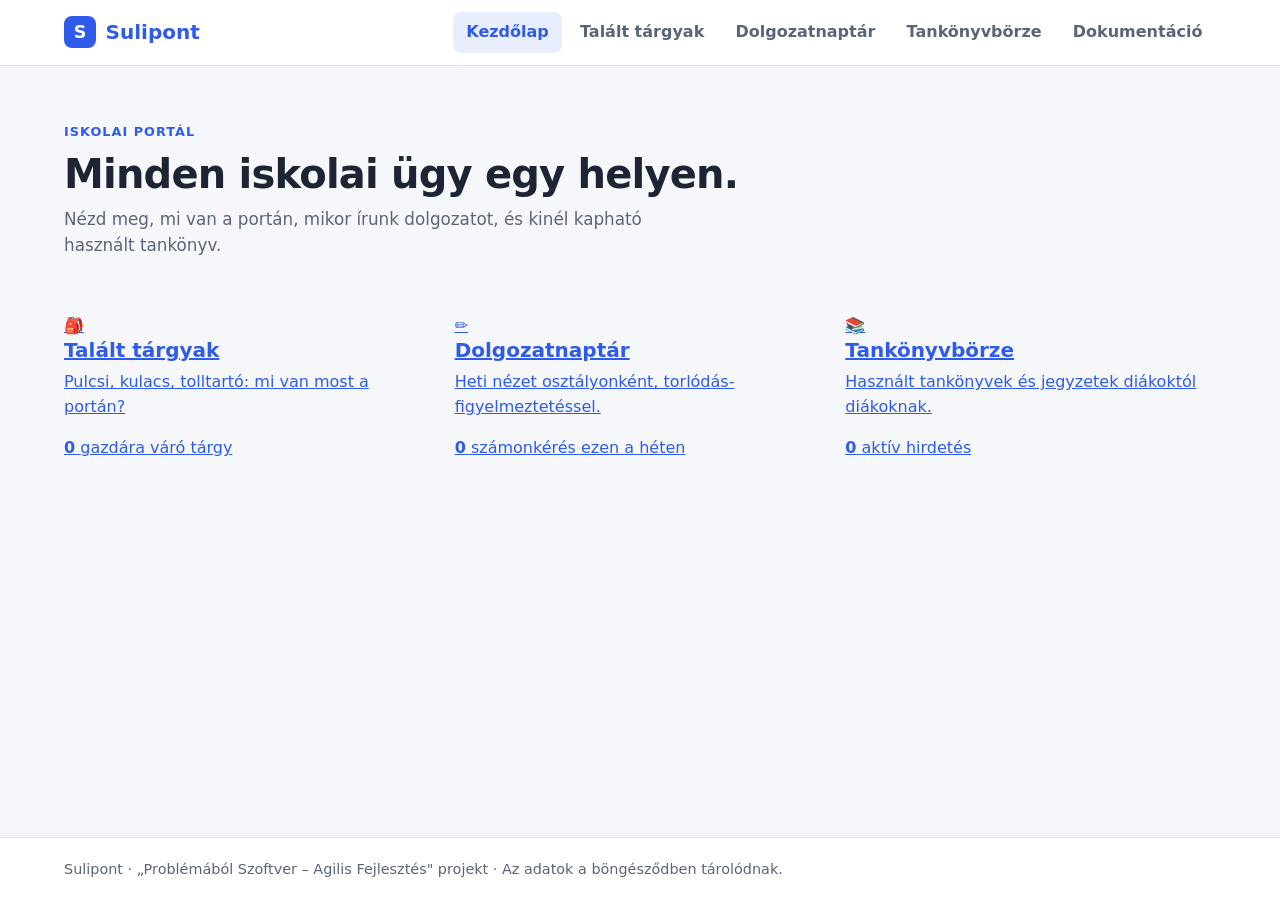
==== index.html @ 863c99ae "feat: talált tárgyak lista fotós kártyákkal, szűréssel és törléssel" ====
<!DOCTYPE html>
<html lang="hu">
<head>
  <meta charset="utf-8">
  <meta name="viewport" content="width=device-width, initial-scale=1">
  <title>Sulipont – Iskolai portál</title>
  <meta name="description" content="Sulipont: talált tárgyak, dolgozatnaptár és tankönyvbörze egy helyen, iskolásoknak.">
  <link rel="stylesheet" href="css/base.css">
  <link rel="stylesheet" href="css/layout.css">
</head>
<body>
  <a class="skip-link" href="#main">Ugrás a tartalomra</a>

  <header class="site-header">
    <div class="container header-inner">
      <a class="brand" href="#kezdolap" aria-label="Sulipont – kezdőlap">
        <span class="brand-mark" aria-hidden="true">S</span>
        <span class="brand-name">Sulipont</span>
      </a>
      <button class="nav-toggle" id="nav-toggle" type="button" aria-expanded="false" aria-controls="site-nav" aria-label="Menü megnyitása">
        <span></span><span></span><span></span>
      </button>
      <nav class="site-nav" id="site-nav" aria-label="Főmenü">
        <a href="#kezdolap" data-nav="kezdolap">Kezdőlap</a>
        <a href="#talalt" data-nav="talalt">Talált tárgyak</a>
        <a href="#dolgozat" data-nav="dolgozat">Dolgozatnaptár</a>
        <a href="#konyv" data-nav="konyv">Tankönyvbörze</a>
        <a href="docs.html">Dokumentáció</a>
      </nav>
    </div>
  </header>

  <main id="main" class="container" tabindex="-1">

    <!-- Kezdőlap -->
    <section class="view" id="kezdolap" data-view="kezdolap" data-section="kezdolap" aria-labelledby="h-kezdolap">
      <div class="hero">
        <p class="eyebrow">Iskolai portál</p>
        <h1 id="h-kezdolap">Minden iskolai ügy egy helyen.</h1>
        <p class="lead">Nézd meg, mi van a portán, mikor írunk dolgozatot, és kinél kapható használt tankönyv.</p>
      </div>
      <ul class="tiles" aria-label="Modulok">
        <li>
          <a class="tile" href="#talalt">
            <span class="tile-icon" aria-hidden="true">🎒</span>
            <h2>Talált tárgyak</h2>
            <p>Pulcsi, kulacs, tolltartó: mi van most a portán?</p>
            <strong class="tile-num" id="n-found">0</strong>
            <span class="tile-label">gazdára váró tárgy</span>
          </a>
        </li>
        <li>
          <a class="tile" href="#dolgozat">
            <span class="tile-icon" aria-hidden="true">✏️</span>
            <h2>Dolgozatnaptár</h2>
            <p>Heti nézet osztályonként, torlódás-figyelmeztetéssel.</p>
            <strong class="tile-num" id="n-exams">0</strong>
            <span class="tile-label">számonkérés ezen a héten</span>
            <span class="chip chip-warn" id="n-warn" hidden></span>
          </a>
        </li>
        <li>
          <a class="tile" href="#konyv">
            <span class="tile-icon" aria-hidden="true">📚</span>
            <h2>Tankönyvbörze</h2>
            <p>Használt tankönyvek és jegyzetek diákoktól diákoknak.</p>
            <strong class="tile-num" id="n-books">0</strong>
            <span class="tile-label">aktív hirdetés</span>
          </a>
        </li>
      </ul>
    </section>

    <!-- Talált tárgyak: lista -->
    <section class="view" id="talalt" data-view="talalt" data-section="talalt" aria-labelledby="h-talalt" hidden>
      <div class="page-head">
        <div>
          <h1 id="h-talalt">Talált tárgyak</h1>
          <p class="lead">Mi van a portán? Szűrj kategóriára és dátumra, és jelezd, ha a tiéd.</p>
        </div>
        <a class="btn btn-primary" href="#talalt-uj">+ Új tárgy felvétele</a>
      </div>
      <form class="filters filters-5" id="found-filters" role="search" aria-label="Talált tárgyak szűrése">
        <div class="field">
          <label for="f-q">Keresés</label>
          <input type="search" id="f-q" placeholder="pl. pulcsi" autocomplete="off">
        </div>
        <div class="field">
          <label for="f-cat">Kategória</label>
          <select id="f-cat"><option value="">Összes</option></select>
        </div>
        <div class="field">
          <label for="f-from">Mettől</label>
          <input type="date" id="f-from">
        </div>
        <div class="field">
          <label for="f-to">Meddig</label>
          <input type="date" id="f-to">
        </div>
        <label class="check"><input type="checkbox" id="f-hide"> Igényelteket elrejtem</label>
      </form>
      <p class="muted" id="found-count" aria-live="polite"></p>
      <div class="grid" id="found-grid"></div>
    </section>

    <!-- Talált tárgyak: új tárgy -->
    <section class="view" id="talalt-uj" data-view="talalt-uj" data-section="talalt" aria-labelledby="h-talalt-uj" hidden>
      <a class="back" href="#talalt">← Vissza a listához</a>
      <h1 id="h-talalt-uj">Új talált tárgy felvétele</h1>
      <p class="lead">Add meg a tárgy adatait, és ha tudsz, csatolj fotót.</p>
      <form class="panel form form-narrow" id="found-form" novalidate>
        <div class="field">
          <label for="t-name">Megnevezés</label>
          <input type="text" id="t-name" maxlength="60" placeholder="pl. szürke kapucnis pulcsi" required aria-describedby="err-t-name">
          <p class="error" id="err-t-name" role="alert"></p>
        </div>
        <div class="row">
          <div class="field">
            <label for="t-category">Kategória</label>
            <select id="t-category" required aria-describedby="err-t-category"></select>
            <p class="error" id="err-t-category" role="alert"></p>
          </div>
          <div class="field">
            <label for="t-date">Mikor találták?</label>
            <input type="date" id="t-date" required aria-describedby="err-t-date">
            <p class="error" id="err-t-date" role="alert"></p>
          </div>
        </div>
        <div class="field">
          <label for="t-place">Hol találták?</label>
          <input type="text" id="t-place" maxlength="60" placeholder="pl. tornaterem, öltöző" required aria-describedby="err-t-place">
          <p class="error" id="err-t-place" role="alert"></p>
        </div>
        <div class="field">
          <label for="t-desc">Leírás (nem kötelező)</label>
          <textarea id="t-desc" rows="3" maxlength="200" placeholder="szín, márka, jelzés…"></textarea>
        </div>
        <div class="field">
          <label for="t-photo">Fotó (nem kötelező)</label>
          <input type="file" id="t-photo" accept="image/*" aria-describedby="err-t-photo">
          <p class="error" id="err-t-photo" role="alert"></p>
          <div class="photo-preview" id="t-preview" hidden>
            <img alt="A kiválasztott fotó előnézete" id="t-preview-img">
            <button class="btn btn-small" type="button" id="t-photo-clear">Fotó eltávolítása</button>
          </div>
        </div>
        <p class="error form-error" id="err-t-form" role="alert"></p>
        <div class="actions">
          <button class="btn btn-primary" type="submit">Tárgy felvétele</button>
          <a class="btn" href="#talalt">Mégse</a>
        </div>
      </form>
    </section>

    <!-- Dolgozatnaptár: heti nézet -->
    <section class="view" id="dolgozat" data-view="dolgozat" data-section="dolgozat" aria-labelledby="h-dolgozat" hidden>
      <div class="page-head">
        <div>
          <h1 id="h-dolgozat">Dolgozatnaptár</h1>
          <p class="lead">Heti nézet osztályonként. Ha egy osztálynak egy napra háromnál több számonkérés esik, figyelmeztetünk.</p>
        </div>
        <a class="btn btn-primary" href="#dolgozat-uj">+ Új dolgozat felvétele</a>
      </div>
      <div class="cal-controls">
        <div class="field">
          <label for="w-class">Osztály</label>
          <select id="w-class"></select>
        </div>
        <div class="week-nav" role="group" aria-label="Hét váltása">
          <button class="btn" type="button" id="week-prev" aria-label="Előző hét">‹ Előző</button>
          <strong id="week-label" aria-live="polite"></strong>
          <button class="btn" type="button" id="week-next" aria-label="Következő hét">Következő ›</button>
          <button class="btn btn-ghost" type="button" id="week-today">Ma</button>
        </div>
      </div>
      <ul class="warnings" id="week-warnings" aria-label="Figyelmeztetések" hidden></ul>
      <div class="week" id="week-board"></div>
    </section>

    <!-- Dolgozatnaptár: új dolgozat -->
    <section class="view" id="dolgozat-uj" data-view="dolgozat-uj" data-section="dolgozat" aria-labelledby="h-dolgozat-uj" hidden>
      <a class="back" href="#dolgozat">← Vissza a naptárhoz</a>
      <h1 id="h-dolgozat-uj">Új dolgozat vagy beadandó felvétele</h1>
      <p class="lead">Mielőtt mented, megmutatjuk, hány számonkérése van már az osztálynak azon a napon.</p>
      <form class="panel form form-narrow" id="exam-form" novalidate>
        <div class="row">
          <div class="field">
            <label for="d-class">Osztály</label>
            <select id="d-class" required aria-describedby="err-d-class"></select>
            <p class="error" id="err-d-class" role="alert"></p>
          </div>
          <div class="field">
            <label for="d-date">Időpont</label>
            <input type="date" id="d-date" required aria-describedby="err-d-date">
            <p class="error" id="err-d-date" role="alert"></p>
          </div>
        </div>
        <p class="hint" id="d-hint" aria-live="polite"></p>
        <div class="row">
          <div class="field">
            <label for="d-subject">Tantárgy</label>
            <select id="d-subject" required aria-describedby="err-d-subject"></select>
            <p class="error" id="err-d-subject" role="alert"></p>
          </div>
          <div class="field">
            <label for="d-type">Típus</label>
            <select id="d-type" required aria-describedby="err-d-type"></select>
            <p class="error" id="err-d-type" role="alert"></p>
          </div>
        </div>
        <div class="field">
          <label for="d-teacher">Tanár neve</label>
          <input type="text" id="d-teacher" maxlength="60" required aria-describedby="err-d-teacher">
          <p class="error" id="err-d-teacher" role="alert"></p>
        </div>
        <div class="field">
          <label for="d-topic">Téma (nem kötelező)</label>
          <input type="text" id="d-topic" maxlength="80" placeholder="pl. másodfokú egyenletek">
        </div>
        <p class="error form-error" id="err-d-form" role="alert"></p>
        <div class="actions">
          <button class="btn btn-primary" type="submit">Felvétel a naptárba</button>
          <a class="btn" href="#dolgozat">Mégse</a>
        </div>
      </form>
    </section>

    <!-- Tankönyvbörze: lista -->
    <section class="view" id="konyv" data-view="konyv" data-section="konyv" aria-labelledby="h-konyv" hidden>
      <div class="page-head">
        <div>
          <h1 id="h-konyv">Tankönyvbörze</h1>
          <p class="lead">Használt tankönyvek és jegyzetek. Keress tantárgyra és évfolyamra, és jelöld meg a kedvenceidet.</p>
        </div>
        <a class="btn btn-primary" href="#konyv-uj">+ Hirdetés feladása</a>
      </div>
      <form class="filters filters-5" id="book-filters" role="search" aria-label="Hirdetések szűrése">
        <div class="field">
          <label for="k-q">Keresés</label>
          <input type="search" id="k-q" placeholder="pl. fizika" autocomplete="off">
        </div>
        <div class="field">
          <label for="k-subject">Tantárgy</label>
          <select id="k-subject"><option value="">Összes</option></select>
        </div>
        <div class="field">
          <label for="k-grade">Évfolyam</label>
          <select id="k-grade"><option value="">Összes</option></select>
        </div>
        <div class="field">
          <label for="k-sort">Rendezés</label>
          <select id="k-sort">
            <option value="new">Legújabb elöl</option>
            <option value="price">Olcsóbb elöl</option>
          </select>
        </div>
        <label class="check"><input type="checkbox" id="k-fav"> Csak a kedvenceim</label>
      </form>
      <p class="muted" id="book-count" aria-live="polite"></p>
      <div class="grid" id="book-grid"></div>
    </section>

    <!-- Tankönyvbörze: új hirdetés -->
    <section class="view" id="konyv-uj" data-view="konyv-uj" data-section="konyv" aria-labelledby="h-konyv-uj" hidden>
      <a class="back" href="#konyv">← Vissza a hirdetésekhez</a>
      <h1 id="h-konyv-uj">Hirdetés feladása</h1>
      <p class="lead">Add meg a könyv adatait és az elérhetőségedet, hogy a vevő felvehesse veled a kapcsolatot.</p>
      <form class="panel form form-narrow" id="book-form" novalidate>
        <div class="field">
          <label for="b-title">Cím</label>
          <input type="text" id="b-title" maxlength="80" placeholder="pl. Matematika 9. tankönyv" required aria-describedby="err-b-title">
          <p class="error" id="err-b-title" role="alert"></p>
        </div>
        <div class="row">
          <div class="field">
            <label for="b-subject">Tantárgy</label>
            <select id="b-subject" required aria-describedby="err-b-subject"></select>
            <p class="error" id="err-b-subject" role="alert"></p>
          </div>
          <div class="field">
            <label for="b-grade">Évfolyam</label>
            <select id="b-grade" required aria-describedby="err-b-grade"></select>
            <p class="error" id="err-b-grade" role="alert"></p>
          </div>
        </div>
        <div class="row">
          <div class="field">
            <label for="b-condition">Állapot</label>
            <select id="b-condition" required aria-describedby="err-b-condition"></select>
            <p class="error" id="err-b-condition" role="alert"></p>
          </div>
          <div class="field">
            <label for="b-price">Ár (Ft)</label>
            <input type="number" id="b-price" min="0" max="20000" step="50" inputmode="numeric" required aria-describedby="err-b-price">
            <p class="error" id="err-b-price" role="alert"></p>
          </div>
        </div>
        <div class="row">
          <div class="field">
            <label for="b-seller">Neved és osztályod</label>
            <input type="text" id="b-seller" maxlength="60" placeholder="pl. Kiss Anna, 12.A" autocomplete="name" required aria-describedby="err-b-seller">
            <p class="error" id="err-b-seller" role="alert"></p>
          </div>
          <div class="field">
            <label for="b-contact">Elérhetőség</label>
            <input type="text" id="b-contact" maxlength="60" placeholder="e-mail vagy telefonszám" required aria-describedby="err-b-contact">
            <p class="error" id="err-b-contact" role="alert"></p>
          </div>
        </div>
        <div class="field">
          <label for="b-desc">Megjegyzés (nem kötelező)</label>
          <textarea id="b-desc" rows="3" maxlength="200" placeholder="pl. van benne ceruzás jegyzet"></textarea>
        </div>
        <p class="error form-error" id="err-b-form" role="alert"></p>
        <div class="actions">
          <button class="btn btn-primary" type="submit">Hirdetés feladása</button>
          <a class="btn" href="#konyv">Mégse</a>
        </div>
      </form>
    </section>

  </main>

  <footer class="site-footer">
    <div class="container">
      <p>Sulipont · „Problémából Szoftver – Agilis Fejlesztés" projekt · Az adatok a böngésződben tárolódnak.</p>
    </div>
  </footer>

  <div class="toast-region" id="toast-region" aria-live="polite"></div>

  <!-- „Ez az enyém!" -->
  <dialog id="claim-dialog" aria-labelledby="claim-title">
    <form id="claim-form" novalidate>
      <h2 id="claim-title">Ez az enyém!</h2>
      <p class="muted" id="claim-text"></p>
      <div class="field">
        <label for="c-name">Neved és osztályod</label>
        <input type="text" id="c-name" maxlength="60" placeholder="pl. Kiss Anna, 9.A" required aria-describedby="err-c-name">
        <p class="error" id="err-c-name" role="alert"></p>
      </div>
      <div class="actions">
        <button class="btn" type="button" id="claim-cancel">Mégse</button>
        <button class="btn btn-primary" type="submit">Igénylem</button>
      </div>
    </form>
  </dialog>

  <!-- Megerősítés (törlés, figyelmeztetés) -->
  <dialog id="confirm-dialog" aria-labelledby="dlg-title">
    <form method="dialog">
      <h2 id="dlg-title"></h2>
      <p id="dlg-text"></p>
      <div class="actions">
        <button class="btn" value="cancel" id="dlg-cancel">Mégse</button>
        <button class="btn btn-danger" value="ok" id="dlg-ok">Rendben</button>
      </div>
    </form>
  </dialog>

  <script src="js/core/data.js"></script>
  <script src="js/core/dates.js"></script>
  <script src="js/core/store.js"></script>
  <script src="js/core/ui.js"></script>
  <script src="js/core/seed.js"></script>
  <script src="js/core/repos.js"></script>
  <script src="js/logic/found.js"></script>
  <script src="js/views/talalt.js"></script>
  <script src="js/core/app.js"></script>
</body>
</html>
---- css/base.css ----
/* Alap: változók, reset, tipográfia */
:root {
  --bg: #f6f7fb;
  --surface: #ffffff;
  --surface-2: #f0f3fa;
  --text: #1d2433;
  --muted: #5b6478;
  --primary: #2f5bea;
  --primary-ink: #ffffff;
  --primary-soft: #e8eeff;
  --line: #dde1ea;
  --ok: #167a43;
  --ok-soft: #e3f5ea;
  --bad: #c23636;
  --bad-soft: #fbe7e7;
  --warn: #8a5a00;
  --warn-soft: #fff4d6;
  --warn-line: #f0d28a;

  --radius: 12px;
  --radius-sm: 8px;
  --shadow: 0 1px 2px rgb(16 24 40 / 6%), 0 4px 16px rgb(16 24 40 / 6%);
  --gap: 1rem;
  --font: system-ui, -apple-system, "Segoe UI", Roboto, "Helvetica Neue", Arial, sans-serif;
}

*,
*::before,
*::after { box-sizing: border-box; }

html { -webkit-text-size-adjust: 100%; scroll-behavior: smooth; }

body {
  margin: 0;
  min-height: 100vh;
  display: flex;
  flex-direction: column;
  background: var(--bg);
  color: var(--text);
  font-family: var(--font);
  font-size: 1rem;
  line-height: 1.55;
}

h1, h2, h3 { line-height: 1.2; margin: 0 0 .5rem; }
h1 { font-size: clamp(1.7rem, 4vw + .5rem, 2.5rem); font-weight: 800; letter-spacing: -.02em; }
h2 { font-size: 1.25rem; font-weight: 700; }
h3 { font-size: 1.05rem; font-weight: 650; }
p { margin: 0 0 1rem; }
ul, ol { margin: 0; padding: 0; }

a { color: var(--primary); }
img, svg { max-width: 100%; }

:focus-visible { outline: 3px solid var(--primary); outline-offset: 2px; border-radius: 4px; }

.muted { color: var(--muted); }
.lead { font-size: 1.05rem; color: var(--muted); max-width: 60ch; }
.eyebrow { text-transform: uppercase; letter-spacing: .08em; font-size: .8rem; font-weight: 700; color: var(--primary); margin-bottom: .5rem; }

.skip-link {
  position: absolute; left: .5rem; top: -4rem; z-index: 100;
  background: var(--primary); color: var(--primary-ink);
  padding: .6rem 1rem; border-radius: var(--radius-sm);
}
.skip-link:focus { top: .5rem; }

[hidden] { display: none !important; }

@media (prefers-reduced-motion: reduce) {
  html { scroll-behavior: auto; }
  * { animation: none !important; transition: none !important; }
}
---- css/layout.css ----
/* Elrendezés: konténer, fejléc, navigáció, nézetek, rácsok, lábléc */
.container { width: min(100% - 2rem, 72rem); margin-inline: auto; }

/* Fejléc */
.site-header { position: sticky; top: 0; z-index: 50; background: var(--surface); border-bottom: 1px solid var(--line); }
.header-inner { display: flex; align-items: center; justify-content: space-between; gap: 1rem; padding-block: .75rem; position: relative; }

.brand { display: inline-flex; align-items: center; gap: .6rem; text-decoration: none; color: var(--primary); font-weight: 800; font-size: 1.25rem; }
.brand-mark { display: grid; place-items: center; width: 2rem; height: 2rem; border-radius: 8px; background: var(--primary); color: var(--primary-ink); font-size: 1.1rem; }

/* Navigáció (mobilon legördülő, ld. responsive.css) */
.site-nav { display: flex; align-items: center; gap: .25rem; }
.site-nav a { padding: .5rem .85rem; border-radius: var(--radius-sm); color: var(--muted); font-weight: 600; text-decoration: none; }
.site-nav a:hover { background: var(--surface-2); color: var(--text); }
.site-nav a[aria-current="page"] { background: var(--primary-soft); color: var(--primary); }
.nav-toggle { display: none; }

/* Nézetek */
main { flex: 1; padding-block: 1.5rem 3rem; }
.view { animation: fade .2s ease-out; }
@keyframes fade { from { opacity: 0; transform: translateY(4px); } to { opacity: 1; transform: none; } }

.page-head { display: flex; flex-wrap: wrap; align-items: flex-start; justify-content: space-between; gap: 1rem; margin-bottom: 1rem; }
.back { display: inline-block; margin-bottom: 1rem; font-weight: 600; text-decoration: none; }
.back:hover { text-decoration: underline; }

/* Kezdőlap */
.hero { padding-block: 2rem 1.5rem; max-width: 48rem; }
.tiles { list-style: none; display: grid; grid-template-columns: repeat(auto-fit, minmax(15rem, 1fr)); gap: 1.25rem; margin-top: 1rem; }

/* Rácsok */
.grid { display: grid; grid-template-columns: repeat(auto-fill, minmax(15rem, 1fr)); gap: 1.25rem; }

/* Lábléc */
.site-footer { border-top: 1px solid var(--line); background: var(--surface); color: var(--muted); font-size: .9rem; }
.site-footer p { margin: 0; padding-block: 1.25rem; }
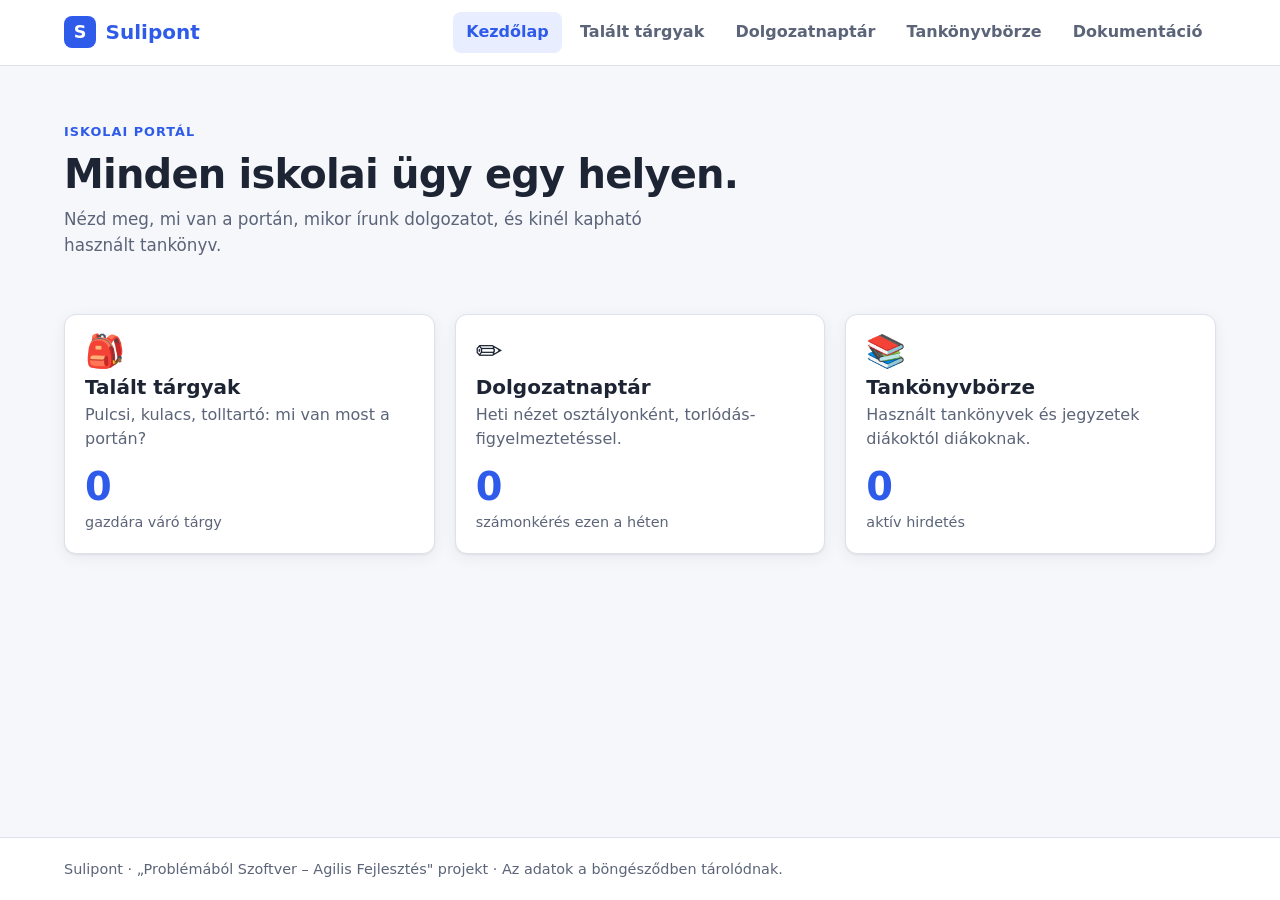
==== commit ca2cbee0: "style: közös komponensek (gomb, mező, kártya, címke, modal) és a talált tárgyak megjelenése" ====
--- a/index.html
+++ b/index.html
@@ -7,6 +7,8 @@
   <meta name="description" content="Sulipont: talált tárgyak, dolgozatnaptár és tankönyvbörze egy helyen, iskolásoknak.">
   <link rel="stylesheet" href="css/base.css">
   <link rel="stylesheet" href="css/layout.css">
+  <link rel="stylesheet" href="css/components.css">
+  <link rel="stylesheet" href="css/found.css">
 </head>
 <body>
   <a class="skip-link" href="#main">Ugrás a tartalomra</a>
@@ -366,6 +368,7 @@
   <script src="js/core/repos.js"></script>
   <script src="js/logic/found.js"></script>
   <script src="js/views/talalt.js"></script>
+  <script src="js/views/talalt-uj.js"></script>
   <script src="js/core/app.js"></script>
 </body>
 </html>
--- a/css/components.css
+++ b/css/components.css
@@ -0,0 +1,106 @@
+/* Közös komponensek: gombok, mezők, szűrők, kártyák, címkék, panelek, értesítések, modal */
+
+/* Gombok */
+.btn {
+  display: inline-flex; align-items: center; justify-content: center; gap: .4rem;
+  min-height: 2.75rem; padding: .55rem 1.1rem;
+  border: 1px solid var(--line); border-radius: var(--radius-sm);
+  background: var(--surface); color: var(--text);
+  font: inherit; font-weight: 650; text-decoration: none; cursor: pointer;
+  transition: background .15s, border-color .15s, transform .05s;
+}
+.btn:hover { background: var(--surface-2); }
+.btn:active { transform: translateY(1px); }
+.btn-primary { background: var(--primary); border-color: var(--primary); color: var(--primary-ink); }
+.btn-primary:hover { background: color-mix(in srgb, var(--primary) 88%, #000); }
+.btn-danger { background: var(--bad); border-color: var(--bad); color: #fff; }
+.btn-danger:hover { background: color-mix(in srgb, var(--bad) 88%, #000); }
+.btn-ghost { border-color: transparent; background: transparent; color: var(--primary); }
+.btn-small { min-height: 2.25rem; padding: .3rem .75rem; font-size: .9rem; }
+
+/* Űrlapmezők */
+.field { display: flex; flex-direction: column; gap: .35rem; min-width: 0; }
+.field label { font-size: .85rem; font-weight: 650; color: var(--muted); }
+input, select, textarea {
+  width: 100%; min-height: 2.75rem; padding: .55rem .75rem;
+  border: 1px solid var(--line); border-radius: var(--radius-sm);
+  background: var(--surface); color: var(--text); font: inherit;
+}
+textarea { resize: vertical; }
+input:hover, select:hover, textarea:hover { border-color: color-mix(in srgb, var(--primary) 40%, var(--line)); }
+input[type="file"] { padding: .45rem .6rem; }
+[aria-invalid="true"] { border-color: var(--bad); box-shadow: 0 0 0 1px var(--bad); }
+
+.check { display: inline-flex; align-items: center; gap: .5rem; min-height: 2.75rem; font-weight: 600; cursor: pointer; }
+.check input { width: 1.2rem; height: 1.2rem; min-height: 0; }
+
+/* Szűrősáv */
+.filters { display: grid; gap: var(--gap); align-items: end; margin-block: 1.25rem .75rem; }
+.filters-5 { grid-template-columns: 2fr 1.3fr 1fr 1fr auto; }
+
+/* Panel és űrlap */
+.panel { padding: 1.25rem; background: var(--surface); border: 1px solid var(--line); border-radius: var(--radius); box-shadow: var(--shadow); }
+.form { display: grid; gap: 1rem; }
+.form-narrow { max-width: 40rem; }
+.row { display: grid; grid-template-columns: 1fr 1fr; gap: 1rem; }
+.actions { display: flex; flex-wrap: wrap; gap: .75rem; }
+.error { margin: 0; color: var(--bad); font-size: .85rem; font-weight: 600; }
+.error:empty { display: none; }
+.form-error { padding: .6rem .8rem; background: var(--bad-soft); border-radius: var(--radius-sm); }
+.hint { margin: 0; min-height: 0; font-size: .9rem; font-weight: 600; color: var(--muted); }
+.hint:empty { display: none; }
+.hint-warn { padding: .6rem .8rem; background: var(--warn-soft); border: 1px solid var(--warn-line); border-radius: var(--radius-sm); color: var(--warn); }
+
+/* Kártyák */
+.card {
+  display: flex; flex-direction: column; gap: .5rem;
+  padding: 1rem; background: var(--surface);
+  border: 1px solid var(--line); border-radius: var(--radius); box-shadow: var(--shadow);
+}
+.card h3 { margin: 0; }
+.card p { margin: 0; }
+.card .meta { font-size: .9rem; color: var(--muted); }
+.card-actions { display: flex; flex-wrap: wrap; gap: .5rem; margin-top: auto; padding-top: .75rem; }
+.card-actions .btn-primary { flex: 1; }
+
+/* Címkék */
+.chips { display: flex; flex-wrap: wrap; gap: .4rem; list-style: none; margin: .1rem 0; }
+.chip { display: inline-block; padding: .15rem .6rem; border-radius: 999px; background: var(--primary-soft); color: var(--primary); font-size: .8rem; font-weight: 650; }
+.chip-warn { background: var(--warn-soft); color: var(--warn); }
+.chip-ok { background: var(--ok-soft); color: var(--ok); }
+.chip-bad { background: var(--bad-soft); color: var(--bad); }
+.chip-plain { background: var(--surface-2); color: var(--muted); }
+
+/* Kezdőlapi csempék */
+.tile {
+  display: flex; flex-direction: column; gap: .25rem; height: 100%;
+  padding: 1.25rem; background: var(--surface); color: var(--text); text-decoration: none;
+  border: 1px solid var(--line); border-radius: var(--radius); box-shadow: var(--shadow);
+  transition: transform .15s, border-color .15s;
+}
+.tile:hover { transform: translateY(-2px); border-color: var(--primary); }
+.tile h2 { margin: .25rem 0 0; }
+.tile p { margin: 0; color: var(--muted); }
+.tile-icon { font-size: 2rem; line-height: 1; }
+.tile-num { margin-top: .75rem; font-size: 2.4rem; line-height: 1; color: var(--primary); }
+.tile-label { color: var(--muted); font-size: .9rem; }
+.tile .chip { align-self: flex-start; margin-top: .5rem; }
+
+.empty { grid-column: 1 / -1; padding: 2rem 1rem; text-align: center; color: var(--muted); background: var(--surface); border: 1px dashed var(--line); border-radius: var(--radius); }
+
+/* Értesítések */
+.toast-region { position: fixed; inset: auto 1rem 1rem 1rem; z-index: 200; display: grid; gap: .5rem; justify-items: center; pointer-events: none; }
+.toast {
+  max-width: 32rem; padding: .8rem 1.1rem; border-radius: var(--radius-sm);
+  background: var(--text); color: var(--bg); box-shadow: var(--shadow); font-weight: 600;
+  animation: fade .2s ease-out; pointer-events: auto;
+}
+.toast-ok { border-left: 5px solid #3ddc84; }
+.toast-bad { border-left: 5px solid #ff6b6b; }
+
+/* Modal */
+dialog { width: min(28rem, 92vw); padding: 1.5rem; border: 0; border-radius: var(--radius); background: var(--surface); color: var(--text); box-shadow: 0 20px 60px rgb(0 0 0 / 35%); }
+dialog::backdrop { background: rgb(10 15 30 / 55%); }
+dialog form { display: grid; gap: 1rem; }
+dialog h2, dialog p { margin: 0; }
+dialog .actions { justify-content: flex-end; }
--- a/css/found.css
+++ b/css/found.css
@@ -0,0 +1,7 @@
+/* Talált tárgyak: fotó és igényelt állapot */
+.card-photo { display: block; width: 100%; aspect-ratio: 4 / 3; object-fit: cover; border-radius: var(--radius-sm); background: var(--surface-2); margin-bottom: .25rem; }
+.card-photo-empty { display: grid; place-items: center; font-size: 3rem; background: linear-gradient(135deg, var(--primary-soft), var(--surface-2)); }
+.item.is-claimed { border-color: var(--warn-line); background: color-mix(in srgb, var(--warn-soft) 35%, var(--surface)); }
+
+.photo-preview { display: flex; flex-wrap: wrap; align-items: center; gap: .75rem; margin-top: .5rem; }
+.photo-preview img { width: 8rem; height: 6rem; object-fit: cover; border-radius: var(--radius-sm); border: 1px solid var(--line); }
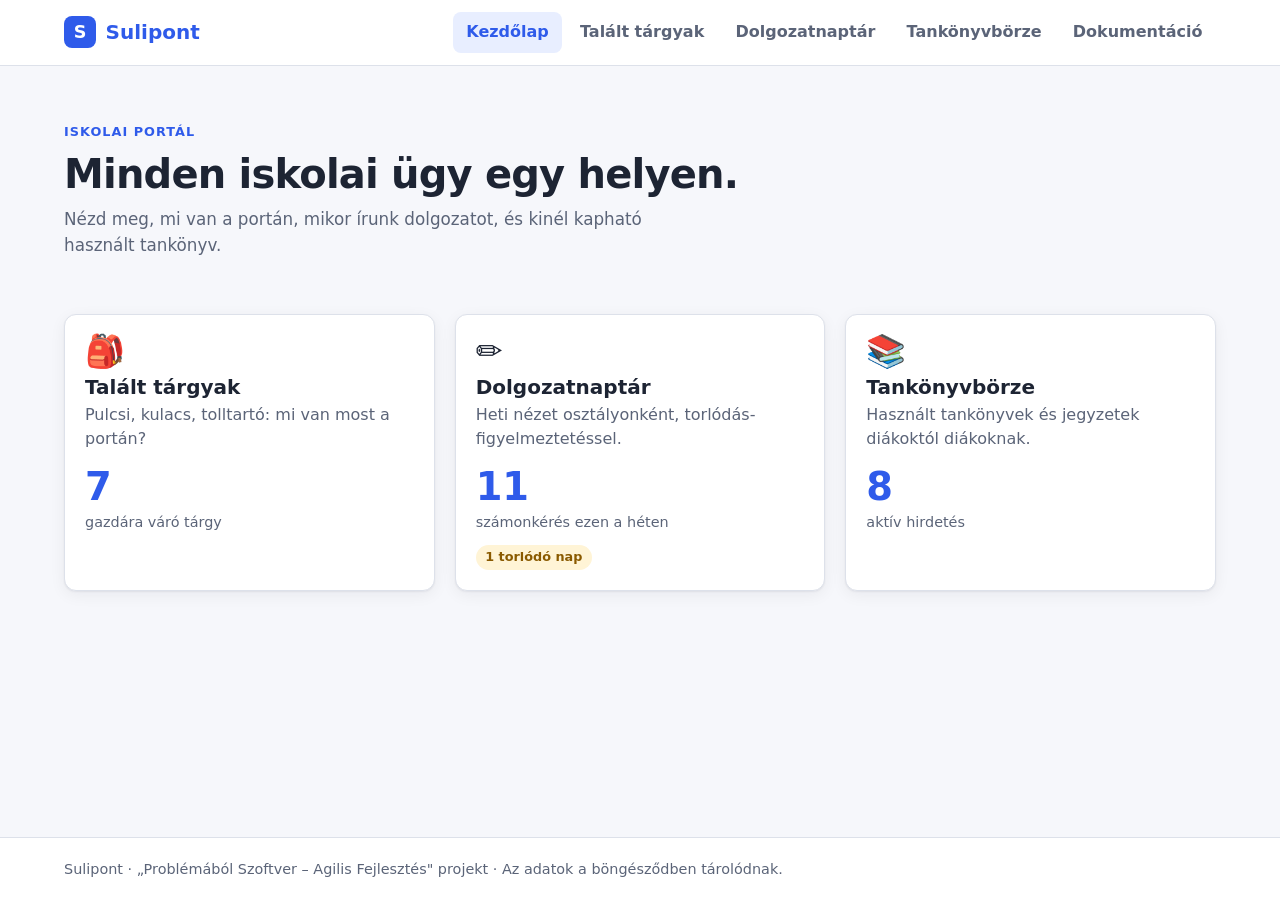
==== commit 0269aa6b: "feat: kezdőlap – a három modul összesítő számai és a torlódás-jelzés Co-authored-by: Gergő Sándor <s" ====
--- a/index.html
+++ b/index.html
@@ -9,6 +9,8 @@
   <link rel="stylesheet" href="css/layout.css">
   <link rel="stylesheet" href="css/components.css">
   <link rel="stylesheet" href="css/found.css">
+  <link rel="stylesheet" href="css/exams.css">
+  <link rel="stylesheet" href="css/books.css">
 </head>
 <body>
   <a class="skip-link" href="#main">Ugrás a tartalomra</a>
@@ -367,8 +369,15 @@
   <script src="js/core/seed.js"></script>
   <script src="js/core/repos.js"></script>
   <script src="js/logic/found.js"></script>
+  <script src="js/views/kezdolap.js"></script>
   <script src="js/views/talalt.js"></script>
   <script src="js/views/talalt-uj.js"></script>
+  <script src="js/logic/exams.js"></script>
+  <script src="js/views/dolgozat.js"></script>
+  <script src="js/views/dolgozat-uj.js"></script>
+  <script src="js/logic/books.js"></script>
+  <script src="js/views/konyv.js"></script>
+  <script src="js/views/konyv-uj.js"></script>
   <script src="js/core/app.js"></script>
 </body>
 </html>
--- a/css/exams.css
+++ b/css/exams.css
@@ -0,0 +1,23 @@
+/* Dolgozatnaptár: heti tábla, napok, torlódás-figyelmeztetés */
+.cal-controls { display: flex; flex-wrap: wrap; gap: 1rem; align-items: flex-end; justify-content: space-between; margin-block: 1.25rem 1rem; }
+.cal-controls .field { min-width: min(100%, 16rem); }
+.week-nav { display: flex; flex-wrap: wrap; align-items: center; gap: .5rem; }
+.week-nav strong { min-width: 9.5rem; text-align: center; }
+
+.warnings { list-style: none; display: grid; gap: .5rem; margin-bottom: 1rem; }
+.warnings li { padding: .7rem .9rem; background: var(--warn-soft); border: 1px solid var(--warn-line); border-radius: var(--radius-sm); color: var(--warn); font-weight: 650; }
+
+.week { display: grid; grid-template-columns: repeat(5, minmax(0, 1fr)); gap: .9rem; align-items: start; }
+.day { display: grid; gap: .6rem; padding: .8rem; background: var(--surface); border: 1px solid var(--line); border-radius: var(--radius); box-shadow: var(--shadow); }
+.day.is-today { border-color: var(--primary); box-shadow: 0 0 0 1px var(--primary), var(--shadow); }
+.day.is-over { border-color: var(--bad); box-shadow: 0 0 0 1px var(--bad), var(--shadow); }
+.day-head { display: flex; align-items: center; justify-content: space-between; gap: .5rem; }
+.day-head h3 { margin: 0; font-size: 1rem; }
+.day-empty { margin: 0; color: var(--muted); font-size: .9rem; }
+
+.exam { display: grid; gap: .25rem; padding: .65rem .7rem; background: var(--primary-soft); border-radius: var(--radius-sm); }
+.exam-head { display: flex; flex-wrap: wrap; align-items: center; gap: .35rem; }
+.exam-head strong { color: var(--primary); margin-right: .15rem; }
+.exam-head .chip { background: var(--surface); }
+.exam-meta { margin: 0; font-size: .85rem; color: var(--muted); }
+.exam .btn { justify-self: start; min-height: 2rem; padding: .15rem .4rem; font-size: .85rem; }
--- a/css/books.css
+++ b/css/books.css
@@ -0,0 +1,12 @@
+/* Tankönyvbörze: hirdetéskártya, ár, kedvenc-gomb */
+.book-head { display: flex; align-items: flex-start; justify-content: space-between; gap: .5rem; }
+.price { margin: .25rem 0 !important; font-size: 1.4rem; font-weight: 800; color: var(--primary); }
+
+.fav {
+  flex: none; display: grid; place-items: center; width: 2.5rem; height: 2.5rem;
+  border: 1px solid var(--line); border-radius: 50%; background: var(--surface); color: var(--muted);
+  font-size: 1.3rem; line-height: 1; cursor: pointer; transition: transform .1s, color .15s, border-color .15s;
+}
+.fav:hover { border-color: var(--bad); color: var(--bad); }
+.fav:active { transform: scale(.92); }
+.fav.is-on { color: var(--bad); border-color: var(--bad); background: var(--bad-soft); }
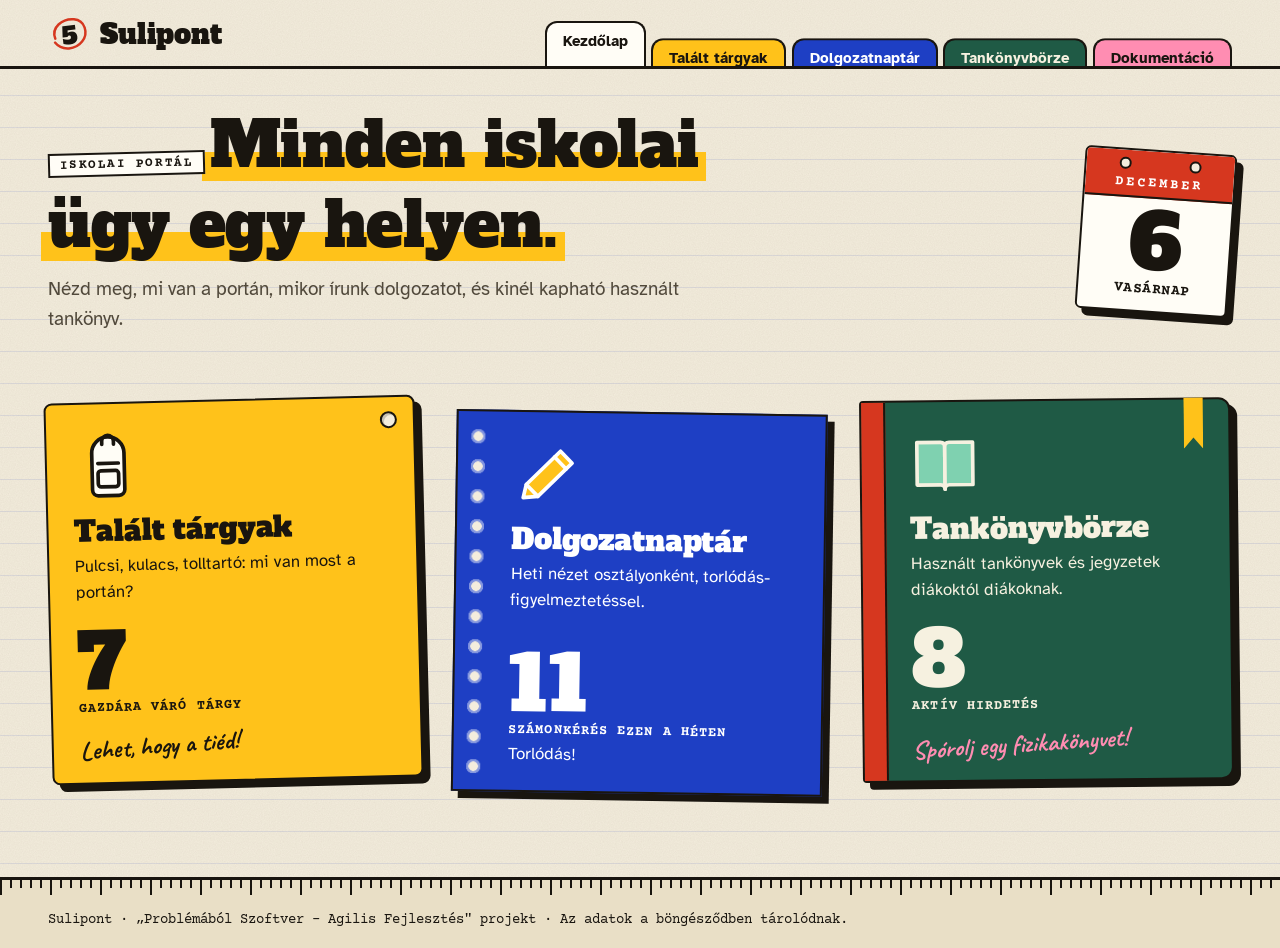
==== commit e6fb5631: "feat: saját SVG ikonkészlet emoji helyett, iktatófüles fejléc bekarikázott 5-ös logóval, naptárlap é" ====
--- a/index.html
+++ b/index.html
@@ -5,12 +5,14 @@
   <meta name="viewport" content="width=device-width, initial-scale=1">
   <title>Sulipont – Iskolai portál</title>
   <meta name="description" content="Sulipont: talált tárgyak, dolgozatnaptár és tankönyvbörze egy helyen, iskolásoknak.">
+  <link rel="stylesheet" href="css/fonts.css">
   <link rel="stylesheet" href="css/base.css">
   <link rel="stylesheet" href="css/layout.css">
   <link rel="stylesheet" href="css/components.css">
   <link rel="stylesheet" href="css/found.css">
   <link rel="stylesheet" href="css/exams.css">
   <link rel="stylesheet" href="css/books.css">
+  <link rel="stylesheet" href="css/responsive.css">
 </head>
 <body>
   <a class="skip-link" href="#main">Ugrás a tartalomra</a>
@@ -18,18 +20,21 @@
   <header class="site-header">
     <div class="container header-inner">
       <a class="brand" href="#kezdolap" aria-label="Sulipont – kezdőlap">
-        <span class="brand-mark" aria-hidden="true">S</span>
+        <svg class="brand-mark" viewBox="0 0 56 56" aria-hidden="true">
+          <text x="28" y="40" text-anchor="middle">5</text>
+          <path d="M9 31C5 16 21 6 36 9c14 3 17 20 7 30-9 9-27 10-35-3"/>
+        </svg>
         <span class="brand-name">Sulipont</span>
       </a>
       <button class="nav-toggle" id="nav-toggle" type="button" aria-expanded="false" aria-controls="site-nav" aria-label="Menü megnyitása">
         <span></span><span></span><span></span>
       </button>
       <nav class="site-nav" id="site-nav" aria-label="Főmenü">
-        <a href="#kezdolap" data-nav="kezdolap">Kezdőlap</a>
-        <a href="#talalt" data-nav="talalt">Talált tárgyak</a>
-        <a href="#dolgozat" data-nav="dolgozat">Dolgozatnaptár</a>
-        <a href="#konyv" data-nav="konyv">Tankönyvbörze</a>
-        <a href="docs.html">Dokumentáció</a>
+        <a class="tab tab-home" href="#kezdolap" data-nav="kezdolap">Kezdőlap</a>
+        <a class="tab tab-found" href="#talalt" data-nav="talalt">Talált tárgyak</a>
+        <a class="tab tab-exams" href="#dolgozat" data-nav="dolgozat">Dolgozatnaptár</a>
+        <a class="tab tab-books" href="#konyv" data-nav="konyv">Tankönyvbörze</a>
+        <a class="tab tab-docs" href="docs.html">Dokumentáció</a>
       </nav>
     </div>
   </header>
@@ -39,37 +44,46 @@
     <!-- Kezdőlap -->
     <section class="view" id="kezdolap" data-view="kezdolap" data-section="kezdolap" aria-labelledby="h-kezdolap">
       <div class="hero">
-        <p class="eyebrow">Iskolai portál</p>
-        <h1 id="h-kezdolap">Minden iskolai ügy egy helyen.</h1>
-        <p class="lead">Nézd meg, mi van a portán, mikor írunk dolgozatot, és kinél kapható használt tankönyv.</p>
-      </div>
-      <ul class="tiles" aria-label="Modulok">
+        <div class="hero-copy">
+          <p class="eyebrow">Iskolai portál</p>
+          <h1 id="h-kezdolap">Minden iskolai ügy egy helyen.</h1>
+          <p class="lead">Nézd meg, mi van a portán, mikor írunk dolgozatot, és kinél kapható használt tankönyv.</p>
+        </div>
+        <div class="leaf" aria-hidden="true">
+          <span class="leaf-month" id="leaf-month"></span>
+          <strong class="leaf-day" id="leaf-day"></strong>
+          <span class="leaf-week" id="leaf-week"></span>
+        </div>
+      </div>
+      <ul class="modules" aria-label="Modulok">
         <li>
-          <a class="tile" href="#talalt">
-            <span class="tile-icon" aria-hidden="true">🎒</span>
+          <a class="module mod-found" href="#talalt">
+            <span class="mod-icon" data-icon="backpack" aria-hidden="true"></span>
             <h2>Talált tárgyak</h2>
             <p>Pulcsi, kulacs, tolltartó: mi van most a portán?</p>
-            <strong class="tile-num" id="n-found">0</strong>
-            <span class="tile-label">gazdára váró tárgy</span>
+            <strong class="mod-num" id="n-found">0</strong>
+            <span class="mod-label">gazdára váró tárgy</span>
+            <span class="mod-note">Lehet, hogy a tiéd!</span>
           </a>
         </li>
         <li>
-          <a class="tile" href="#dolgozat">
-            <span class="tile-icon" aria-hidden="true">✏️</span>
+          <a class="module mod-exams" href="#dolgozat">
+            <span class="mod-icon" data-icon="pencil" aria-hidden="true"></span>
             <h2>Dolgozatnaptár</h2>
             <p>Heti nézet osztályonként, torlódás-figyelmeztetéssel.</p>
-            <strong class="tile-num" id="n-exams">0</strong>
-            <span class="tile-label">számonkérés ezen a héten</span>
-            <span class="chip chip-warn" id="n-warn" hidden></span>
+            <strong class="mod-num" id="n-exams">0</strong>
+            <span class="mod-label">számonkérés ezen a héten</span>
+            <span class="stamp" id="n-warn" hidden></span>
           </a>
         </li>
         <li>
-          <a class="tile" href="#konyv">
-            <span class="tile-icon" aria-hidden="true">📚</span>
+          <a class="module mod-books" href="#konyv">
+            <span class="mod-icon" data-icon="book" aria-hidden="true"></span>
             <h2>Tankönyvbörze</h2>
             <p>Használt tankönyvek és jegyzetek diákoktól diákoknak.</p>
-            <strong class="tile-num" id="n-books">0</strong>
-            <span class="tile-label">aktív hirdetés</span>
+            <strong class="mod-num" id="n-books">0</strong>
+            <span class="mod-label">aktív hirdetés</span>
+            <span class="mod-note">Spórolj egy fizikakönyvet!</span>
           </a>
         </li>
       </ul>
@@ -82,7 +96,7 @@
           <h1 id="h-talalt">Talált tárgyak</h1>
           <p class="lead">Mi van a portán? Szűrj kategóriára és dátumra, és jelezd, ha a tiéd.</p>
         </div>
-        <a class="btn btn-primary" href="#talalt-uj">+ Új tárgy felvétele</a>
+        <a class="btn btn-primary" href="#talalt-uj"><span data-icon="plus" aria-hidden="true"></span>Új tárgy felvétele</a>
       </div>
       <form class="filters filters-5" id="found-filters" role="search" aria-label="Talált tárgyak szűrése">
         <div class="field">
@@ -163,7 +177,7 @@
           <h1 id="h-dolgozat">Dolgozatnaptár</h1>
           <p class="lead">Heti nézet osztályonként. Ha egy osztálynak egy napra háromnál több számonkérés esik, figyelmeztetünk.</p>
         </div>
-        <a class="btn btn-primary" href="#dolgozat-uj">+ Új dolgozat felvétele</a>
+        <a class="btn btn-primary" href="#dolgozat-uj"><span data-icon="plus" aria-hidden="true"></span>Új dolgozat felvétele</a>
       </div>
       <div class="cal-controls">
         <div class="field">
@@ -236,7 +250,7 @@
           <h1 id="h-konyv">Tankönyvbörze</h1>
           <p class="lead">Használt tankönyvek és jegyzetek. Keress tantárgyra és évfolyamra, és jelöld meg a kedvenceidet.</p>
         </div>
-        <a class="btn btn-primary" href="#konyv-uj">+ Hirdetés feladása</a>
+        <a class="btn btn-primary" href="#konyv-uj"><span data-icon="plus" aria-hidden="true"></span>Hirdetés feladása</a>
       </div>
       <form class="filters filters-5" id="book-filters" role="search" aria-label="Hirdetések szűrése">
         <div class="field">
@@ -366,6 +380,7 @@
   <script src="js/core/dates.js"></script>
   <script src="js/core/store.js"></script>
   <script src="js/core/ui.js"></script>
+  <script src="js/core/icons.js"></script>
   <script src="js/core/seed.js"></script>
   <script src="js/core/repos.js"></script>
   <script src="js/logic/found.js"></script>
--- a/css/fonts.css
+++ b/css/fonts.css
@@ -0,0 +1,13 @@
+/* Önállóan tárolt betűk (OFL licenc). Csak a latin és latin-ext (magyar ékezetek) részhalmaz. */
+@font-face { font-family: 'Alfa Slab One'; font-style: normal; font-weight: 400; font-display: swap; src: url(../fonts/alfa-slab-one-400-latin-ext.woff2) format('woff2'); unicode-range: U+0100-02BA, U+02BD-02C5, U+02C7-02CC, U+02CE-02D7, U+02DD-02FF, U+0304, U+0308, U+0329, U+1D00-1DBF, U+1E00-1E9F, U+1EF2-1EFF, U+2020, U+20A0-20AB, U+20AD-20C4, U+2113, U+2C60-2C7F, U+A720-A7FF; }
+@font-face { font-family: 'Alfa Slab One'; font-style: normal; font-weight: 400; font-display: swap; src: url(../fonts/alfa-slab-one-400-latin.woff2) format('woff2'); unicode-range: U+0000-00FF, U+0131, U+0152-0153, U+02BB-02BC, U+02C6, U+02DA, U+02DC, U+0304, U+0308, U+0329, U+2000-206F, U+20AC, U+2122, U+2191, U+2193, U+2212, U+2215, U+FEFF, U+FFFD; }
+@font-face { font-family: 'Courier Prime'; font-style: normal; font-weight: 400; font-display: swap; src: url(../fonts/courier-prime-400-latin-ext.woff2) format('woff2'); unicode-range: U+0100-02BA, U+02BD-02C5, U+02C7-02CC, U+02CE-02D7, U+02DD-02FF, U+0304, U+0308, U+0329, U+1D00-1DBF, U+1E00-1E9F, U+1EF2-1EFF, U+2020, U+20A0-20AB, U+20AD-20C4, U+2113, U+2C60-2C7F, U+A720-A7FF; }
+@font-face { font-family: 'Courier Prime'; font-style: normal; font-weight: 400; font-display: swap; src: url(../fonts/courier-prime-400-latin.woff2) format('woff2'); unicode-range: U+0000-00FF, U+0131, U+0152-0153, U+02BB-02BC, U+02C6, U+02DA, U+02DC, U+0304, U+0308, U+0329, U+2000-206F, U+20AC, U+2122, U+2191, U+2193, U+2212, U+2215, U+FEFF, U+FFFD; }
+@font-face { font-family: 'Courier Prime'; font-style: normal; font-weight: 700; font-display: swap; src: url(../fonts/courier-prime-700-latin-ext.woff2) format('woff2'); unicode-range: U+0100-02BA, U+02BD-02C5, U+02C7-02CC, U+02CE-02D7, U+02DD-02FF, U+0304, U+0308, U+0329, U+1D00-1DBF, U+1E00-1E9F, U+1EF2-1EFF, U+2020, U+20A0-20AB, U+20AD-20C4, U+2113, U+2C60-2C7F, U+A720-A7FF; }
+@font-face { font-family: 'Courier Prime'; font-style: normal; font-weight: 700; font-display: swap; src: url(../fonts/courier-prime-700-latin.woff2) format('woff2'); unicode-range: U+0000-00FF, U+0131, U+0152-0153, U+02BB-02BC, U+02C6, U+02DA, U+02DC, U+0304, U+0308, U+0329, U+2000-206F, U+20AC, U+2122, U+2191, U+2193, U+2212, U+2215, U+FEFF, U+FFFD; }
+@font-face { font-family: 'Atkinson Hyperlegible'; font-style: normal; font-weight: 400; font-display: swap; src: url(../fonts/atkinson-hyperlegible-400-latin-ext.woff2) format('woff2'); unicode-range: U+0100-02BA, U+02BD-02C5, U+02C7-02CC, U+02CE-02D7, U+02DD-02FF, U+0304, U+0308, U+0329, U+1D00-1DBF, U+1E00-1E9F, U+1EF2-1EFF, U+2020, U+20A0-20AB, U+20AD-20C4, U+2113, U+2C60-2C7F, U+A720-A7FF; }
+@font-face { font-family: 'Atkinson Hyperlegible'; font-style: normal; font-weight: 400; font-display: swap; src: url(../fonts/atkinson-hyperlegible-400-latin.woff2) format('woff2'); unicode-range: U+0000-00FF, U+0131, U+0152-0153, U+02BB-02BC, U+02C6, U+02DA, U+02DC, U+0304, U+0308, U+0329, U+2000-206F, U+20AC, U+2122, U+2191, U+2193, U+2212, U+2215, U+FEFF, U+FFFD; }
+@font-face { font-family: 'Atkinson Hyperlegible'; font-style: normal; font-weight: 700; font-display: swap; src: url(../fonts/atkinson-hyperlegible-700-latin-ext.woff2) format('woff2'); unicode-range: U+0100-02BA, U+02BD-02C5, U+02C7-02CC, U+02CE-02D7, U+02DD-02FF, U+0304, U+0308, U+0329, U+1D00-1DBF, U+1E00-1E9F, U+1EF2-1EFF, U+2020, U+20A0-20AB, U+20AD-20C4, U+2113, U+2C60-2C7F, U+A720-A7FF; }
+@font-face { font-family: 'Atkinson Hyperlegible'; font-style: normal; font-weight: 700; font-display: swap; src: url(../fonts/atkinson-hyperlegible-700-latin.woff2) format('woff2'); unicode-range: U+0000-00FF, U+0131, U+0152-0153, U+02BB-02BC, U+02C6, U+02DA, U+02DC, U+0304, U+0308, U+0329, U+2000-206F, U+20AC, U+2122, U+2191, U+2193, U+2212, U+2215, U+FEFF, U+FFFD; }
+@font-face { font-family: 'Caveat'; font-style: normal; font-weight: 500 700; font-display: swap; src: url(../fonts/caveat-700-latin-ext.woff2) format('woff2'); unicode-range: U+0100-02BA, U+02BD-02C5, U+02C7-02CC, U+02CE-02D7, U+02DD-02FF, U+0304, U+0308, U+0329, U+1D00-1DBF, U+1E00-1E9F, U+1EF2-1EFF, U+2020, U+20A0-20AB, U+20AD-20C4, U+2113, U+2C60-2C7F, U+A720-A7FF; }
+@font-face { font-family: 'Caveat'; font-style: normal; font-weight: 500 700; font-display: swap; src: url(../fonts/caveat-700-latin.woff2) format('woff2'); unicode-range: U+0000-00FF, U+0131, U+0152-0153, U+02BB-02BC, U+02C6, U+02DA, U+02DC, U+0304, U+0308, U+0329, U+2000-206F, U+20AC, U+2122, U+2191, U+2193, U+2212, U+2215, U+FEFF, U+FFFD; }
--- a/css/base.css
+++ b/css/base.css
@@ -1,27 +1,40 @@
-/* Alap: változók, reset, tipográfia */
+/* Alap: színek, betűk, füzetlap-háttér.
+   Arculat: iskolai tárgyak (füzet, cetli, matrica, bélyeg). Tinta + papír, hozzá szövegkiemelő és filctoll színek. */
 :root {
-  --bg: #f6f7fb;
-  --surface: #ffffff;
-  --surface-2: #f0f3fa;
-  --text: #1d2433;
-  --muted: #5b6478;
-  --primary: #2f5bea;
-  --primary-ink: #ffffff;
-  --primary-soft: #e8eeff;
-  --line: #dde1ea;
-  --ok: #167a43;
-  --ok-soft: #e3f5ea;
-  --bad: #c23636;
-  --bad-soft: #fbe7e7;
-  --warn: #8a5a00;
-  --warn-soft: #fff4d6;
-  --warn-line: #f0d28a;
+  /* papír és tinta */
+  --paper: #f4eddd;
+  --paper-2: #e9dfc6;
+  --card: #fffdf6;
+  --ink: #19150f;
+  --ink-soft: #51493b;
 
-  --radius: 12px;
-  --radius-sm: 8px;
-  --shadow: 0 1px 2px rgb(16 24 40 / 6%), 0 4px 16px rgb(16 24 40 / 6%);
-  --gap: 1rem;
-  --font: system-ui, -apple-system, "Segoe UI", Roboto, "Helvetica Neue", Arial, sans-serif;
+  /* színek: filctoll, szövegkiemelő, táblazöld */
+  --tomato: #d6371f;
+  --sun: #ffc21a;
+  --pen: #1e3fc4;
+  --board: #1f5a45;
+  --hl: #ff8db2;
+  --mint: #7fd1b0;
+  --kraft: #d9b277;
+  --cork: #c99a5b;
+  --wood: #8a5a2b;
+
+  /* modulonként felülírjuk (ld. components.css) */
+  --accent: var(--tomato);
+  --accent-ink: #fff;
+  --marker: var(--sun);
+
+  --bw: 2px;
+  --radius: 10px;
+  --hard: 4px 4px 0 var(--ink);
+  --hard-lg: 7px 7px 0 var(--ink);
+
+  --font-display: 'Alfa Slab One', 'Rockwell', 'Georgia', serif;
+  --font-body: 'Atkinson Hyperlegible', 'Segoe UI', system-ui, sans-serif;
+  --font-mono: 'Courier Prime', 'Courier New', ui-monospace, monospace;
+  --font-hand: 'Caveat', 'Segoe Print', cursive;
+
+  --paper-grain: url("data:image/svg+xml;utf8,<svg xmlns='http://www.w3.org/2000/svg' width='160' height='160'><filter id='n'><feTurbulence type='fractalNoise' baseFrequency='.85' numOctaves='2' stitchTiles='stitch'/><feColorMatrix values='0 0 0 0 .1 0 0 0 0 .08 0 0 0 0 .05 0 0 0 .08 0'/></filter><rect width='100%' height='100%' filter='url(%23n)'/></svg>");
 }
 
 *,
@@ -35,33 +48,51 @@
   min-height: 100vh;
   display: flex;
   flex-direction: column;
-  background: var(--bg);
-  color: var(--text);
-  font-family: var(--font);
-  font-size: 1rem;
+  color: var(--ink);
+  font-family: var(--font-body);
+  font-size: 1.05rem;
   line-height: 1.55;
+  background-color: var(--paper);
+  /* füzetlap: halvány kék vonalak + papírszemcse */
+  background-image:
+    var(--paper-grain),
+    repeating-linear-gradient(to bottom, transparent 0 31px, rgb(30 63 196 / 11%) 31px 32px);
 }
 
-h1, h2, h3 { line-height: 1.2; margin: 0 0 .5rem; }
-h1 { font-size: clamp(1.7rem, 4vw + .5rem, 2.5rem); font-weight: 800; letter-spacing: -.02em; }
-h2 { font-size: 1.25rem; font-weight: 700; }
-h3 { font-size: 1.05rem; font-weight: 650; }
+::selection { background: var(--sun); color: var(--ink); }
+
+h1, h2, h3 { margin: 0 0 .5rem; font-family: var(--font-display); font-weight: 400; line-height: 1.08; letter-spacing: -.005em; text-wrap: balance; }
+h1 { font-size: clamp(2.2rem, 5.2vw + .4rem, 3.9rem); }
+h2 { font-size: 1.6rem; }
+h3 { font-size: 1.2rem; }
 p { margin: 0 0 1rem; }
 ul, ol { margin: 0; padding: 0; }
 
-a { color: var(--primary); }
+a { color: var(--pen); text-decoration-thickness: 2px; text-underline-offset: 3px; }
+a:hover { color: var(--tomato); }
 img, svg { max-width: 100%; }
 
-:focus-visible { outline: 3px solid var(--primary); outline-offset: 2px; border-radius: 4px; }
+:focus-visible { outline: 3px solid var(--pen); outline-offset: 3px; border-radius: 4px; }
 
-.muted { color: var(--muted); }
-.lead { font-size: 1.05rem; color: var(--muted); max-width: 60ch; }
-.eyebrow { text-transform: uppercase; letter-spacing: .08em; font-size: .8rem; font-weight: 700; color: var(--primary); margin-bottom: .5rem; }
+.muted { color: var(--ink-soft); }
+.lead { max-width: 56ch; margin-top: 1rem; font-size: 1.2rem; color: var(--ink-soft); }
+
+/* szövegkiemelő a címek alatt */
+.page-head h1, .hero h1 {
+  display: inline;
+  padding-inline: .12em;
+  margin-inline: -.12em;
+  background: linear-gradient(transparent 58%, var(--marker) 58% 92%, transparent 92%);
+  -webkit-box-decoration-break: clone;
+  box-decoration-break: clone;
+}
+
+.eyebrow { display: inline-block; margin-bottom: 1rem; padding: .2rem .6rem; border: var(--bw) solid var(--ink); background: var(--card); font: 700 .8rem var(--font-mono); letter-spacing: .12em; text-transform: uppercase; transform: rotate(-1.5deg); }
 
 .skip-link {
   position: absolute; left: .5rem; top: -4rem; z-index: 100;
-  background: var(--primary); color: var(--primary-ink);
-  padding: .6rem 1rem; border-radius: var(--radius-sm);
+  padding: .6rem 1rem; border: var(--bw) solid var(--ink); border-radius: var(--radius);
+  background: var(--sun); color: var(--ink); font-weight: 700;
 }
 .skip-link:focus { top: .5rem; }
 
--- a/css/layout.css
+++ b/css/layout.css
@@ -1,36 +1,110 @@
-/* Elrendezés: konténer, fejléc, navigáció, nézetek, rácsok, lábléc */
-.container { width: min(100% - 2rem, 72rem); margin-inline: auto; }
+/* Elrendezés: fejléc (iktatófülek), nézetek, kezdőlap, lábléc (vonalzó) */
+.container { width: min(100% - 2rem, 74rem); margin-inline: auto; }
 
-/* Fejléc */
-.site-header { position: sticky; top: 0; z-index: 50; background: var(--surface); border-bottom: 1px solid var(--line); }
-.header-inner { display: flex; align-items: center; justify-content: space-between; gap: 1rem; padding-block: .75rem; position: relative; }
+/* ---------- Fejléc: a lap tetején a logó, alatta a színes iktatófülek ---------- */
+.site-header {
+  position: sticky; top: 0; z-index: 50;
+  background-color: var(--paper);
+  background-image: var(--paper-grain);
+  border-bottom: 3px solid var(--ink);
+}
+.header-inner { display: flex; align-items: flex-end; justify-content: space-between; gap: 1rem; padding-top: .8rem; overflow: hidden; }
 
-.brand { display: inline-flex; align-items: center; gap: .6rem; text-decoration: none; color: var(--primary); font-weight: 800; font-size: 1.25rem; }
-.brand-mark { display: grid; place-items: center; width: 2rem; height: 2rem; border-radius: 8px; background: var(--primary); color: var(--primary-ink); font-size: 1.1rem; }
+.brand { display: inline-flex; align-items: center; gap: .55rem; padding-bottom: .6rem; color: var(--ink); font: 1.7rem/1 var(--font-display); text-decoration: none; }
+.brand:hover { color: var(--ink); }
+.brand-mark { width: 2.7rem; height: 2.7rem; transform: rotate(-7deg); transition: transform .25s; overflow: visible; }
+.brand-mark text { font-family: var(--font-display); font-size: 31px; fill: var(--ink); }
+.brand-mark path { fill: none; stroke: var(--tomato); stroke-width: 3.2; stroke-linecap: round; }
+.brand:hover .brand-mark { transform: rotate(5deg) scale(1.08); }
 
-/* Navigáció (mobilon legördülő, ld. responsive.css) */
-.site-nav { display: flex; align-items: center; gap: .25rem; }
-.site-nav a { padding: .5rem .85rem; border-radius: var(--radius-sm); color: var(--muted); font-weight: 600; text-decoration: none; }
-.site-nav a:hover { background: var(--surface-2); color: var(--text); }
-.site-nav a[aria-current="page"] { background: var(--primary-soft); color: var(--primary); }
+.site-nav { display: flex; align-items: flex-end; gap: .35rem; }
+.tab {
+  padding: .55rem 1rem .6rem;
+  border: var(--bw) solid var(--ink); border-bottom: 0; border-radius: 12px 12px 0 0;
+  background: var(--tab-bg, var(--card)); color: var(--tab-ink, var(--ink));
+  font: 700 .95rem var(--font-body); text-decoration: none;
+  transform: translateY(.7rem);               /* a nem aktív fül „bent van" a füzetben */
+  transition: transform .15s;
+}
+.tab:hover { transform: translateY(.3rem); color: var(--tab-ink, var(--ink)); }
+.tab[aria-current="page"] { transform: translateY(0); padding-bottom: 1rem; }
+.tab-found { --tab-bg: var(--sun); }
+.tab-exams { --tab-bg: var(--pen); --tab-ink: #fff; }
+.tab-books { --tab-bg: var(--board); --tab-ink: #f6f1e0; }
+.tab-docs { --tab-bg: var(--hl); }
 .nav-toggle { display: none; }
 
-/* Nézetek */
-main { flex: 1; padding-block: 1.5rem 3rem; }
-.view { animation: fade .2s ease-out; }
-@keyframes fade { from { opacity: 0; transform: translateY(4px); } to { opacity: 1; transform: none; } }
+/* ---------- Nézetek ---------- */
+main { flex: 1; padding-block: 2.2rem 4rem; }
+.view { animation: rise .3s ease-out; }
+@keyframes rise { from { opacity: 0; transform: translateY(10px); } to { opacity: 1; transform: none; } }
 
-.page-head { display: flex; flex-wrap: wrap; align-items: flex-start; justify-content: space-between; gap: 1rem; margin-bottom: 1rem; }
-.back { display: inline-block; margin-bottom: 1rem; font-weight: 600; text-decoration: none; }
-.back:hover { text-decoration: underline; }
+.page-head { display: flex; flex-wrap: wrap; align-items: flex-end; justify-content: space-between; gap: 1rem 2rem; margin-bottom: 1.6rem; }
+.back { display: inline-block; margin-bottom: 1.2rem; font-weight: 700; color: var(--ink); text-decoration: none; border-bottom: 2px solid var(--ink); }
+.back:hover { background: var(--sun); color: var(--ink); }
 
-/* Kezdőlap */
-.hero { padding-block: 2rem 1.5rem; max-width: 48rem; }
-.tiles { list-style: none; display: grid; grid-template-columns: repeat(auto-fit, minmax(15rem, 1fr)); gap: 1.25rem; margin-top: 1rem; }
+/* ---------- Kezdőlap ---------- */
+.hero { display: grid; grid-template-columns: 1fr auto; align-items: center; gap: 2rem; padding-block: .5rem 3rem; }
+.hero-copy { max-width: 46rem; }
 
-/* Rácsok */
-.grid { display: grid; grid-template-columns: repeat(auto-fill, minmax(15rem, 1fr)); gap: 1.25rem; }
+/* a mai nap: letéphető naptárlap */
+.leaf { position: relative; width: 9.5rem; overflow: hidden; text-align: center; border: var(--bw) solid var(--ink); border-radius: 6px; background: var(--card); box-shadow: var(--hard-lg); transform: rotate(4deg); }
+.leaf::before, .leaf::after { content: ''; position: absolute; top: 7px; width: 12px; height: 12px; border-radius: 50%; background: var(--paper); border: var(--bw) solid var(--ink); z-index: 1; }
+.leaf::before { left: 22%; }
+.leaf::after { right: 22%; }
+.leaf-month { display: block; padding: 1.5rem 0 .3rem; background: var(--tomato); border-bottom: var(--bw) solid var(--ink); color: #fff; font: 700 .85rem var(--font-mono); letter-spacing: .22em; text-transform: uppercase; }
+.leaf-day { display: block; padding-top: .4rem; font: 400 4.8rem/1 var(--font-display); }
+.leaf-week { display: block; padding-bottom: .8rem; font: 700 .9rem var(--font-mono); letter-spacing: .1em; text-transform: uppercase; }
 
-/* Lábléc */
-.site-footer { border-top: 1px solid var(--line); background: var(--surface); color: var(--muted); font-size: .9rem; }
-.site-footer p { margin: 0; padding-block: 1.25rem; }
+.modules { list-style: none; display: grid; grid-template-columns: repeat(3, minmax(0, 1fr)); gap: 2.2rem; }
+.modules li:nth-child(1) { transform: rotate(-1.4deg); }
+.modules li:nth-child(2) { transform: rotate(.9deg) translateY(.8rem); }
+.modules li:nth-child(3) { transform: rotate(-.6deg); }
+
+.module {
+  position: relative; display: flex; flex-direction: column; gap: .2rem; height: 100%;
+  padding: 1.7rem 1.6rem 1.4rem; border: var(--bw) solid var(--ink); box-shadow: var(--hard-lg);
+  color: var(--ink); text-decoration: none; transition: transform .2s, box-shadow .2s;
+}
+.module:hover { transform: translate(-4px, -4px); box-shadow: 11px 11px 0 var(--ink); color: inherit; }
+.module h2 { margin: .7rem 0 .2rem; font-size: 1.8rem; }
+.module p { margin: 0 0 1.2rem; }
+.mod-icon { display: block; width: 4.4rem; height: 4.4rem; }
+.mod-icon svg { width: 100%; height: 100%; }
+.mod-num { margin-top: auto; font: 400 clamp(3.6rem, 6vw, 5.2rem)/.9 var(--font-display); }
+.mod-label { font: 700 .85rem var(--font-mono); letter-spacing: .08em; text-transform: uppercase; }
+.mod-note { align-self: flex-start; margin-top: .9rem; font: 700 1.6rem/1 var(--font-hand); transform: rotate(-3deg); }
+
+/* talált tárgyak: sárga címke, lyukkal */
+.mod-found { background: var(--sun); border-radius: 8px 8px 8px 8px; }
+.mod-found::before { content: ''; position: absolute; top: 14px; right: 16px; width: 17px; height: 17px; border-radius: 50%; background: var(--paper); border: var(--bw) solid var(--ink); box-shadow: inset 2px 2px 0 rgb(0 0 0 / 18%); }
+.mod-found .mod-icon { --ic-fill: var(--card); }
+.mod-found .mod-note { color: var(--ink); }
+
+/* dolgozatnaptár: kék spirálfüzet */
+.mod-exams { padding-left: 3.4rem; background: var(--pen); color: #fff; }
+.mod-exams:hover { color: #fff; }
+.mod-exams::before { content: ''; position: absolute; left: 11px; top: 16px; bottom: 16px; width: 18px; background: radial-gradient(circle at 9px 9px, var(--paper) 0 4.5px, rgb(255 255 255 / 45%) 5px 7px, transparent 7.5px) 0 0 / 18px 30px repeat-y; }
+.mod-exams .mod-icon { --ic-fill: var(--sun); color: #fff; }
+.mod-exams .mod-note { color: var(--sun); }
+
+/* tankönyvbörze: zöld könyvborító gerincccel és könyvjelzővel */
+.mod-books { padding-left: 3rem; background: var(--board); color: #f6f1e0; border-radius: 4px 12px 12px 4px; }
+.mod-books:hover { color: #f6f1e0; }
+.mod-books::before { content: ''; position: absolute; left: 0; top: 0; bottom: 0; width: 1.5rem; background: var(--tomato); border-right: var(--bw) solid var(--ink); }
+.mod-books::after { content: ''; position: absolute; top: -2px; right: 1.6rem; width: 1.2rem; height: 3.2rem; background: var(--sun); clip-path: polygon(0 0, 100% 0, 100% 100%, 50% 78%, 0 100%); }
+.mod-books .mod-icon { --ic-fill: var(--mint); color: #f6f1e0; }
+.mod-books .mod-note { color: var(--hl); }
+
+/* ---------- Rácsok ---------- */
+.grid { display: grid; grid-template-columns: repeat(auto-fill, minmax(16rem, 1fr)); gap: 2rem 1.6rem; }
+
+/* ---------- Lábléc: vonalzó ---------- */
+.site-footer { position: relative; margin-top: 2rem; padding-top: 1.4rem; border-top: 3px solid var(--ink); background-color: var(--paper-2); font: .85rem var(--font-mono); }
+.site-footer::before {
+  content: ''; position: absolute; left: 0; right: 0; top: 0; height: 16px;
+  background:
+    repeating-linear-gradient(90deg, var(--ink) 0 2px, transparent 2px 10px) 0 0 / 100% 8px no-repeat,
+    repeating-linear-gradient(90deg, var(--ink) 0 2px, transparent 2px 50px) 0 0 / 100% 15px no-repeat;
+}
+.site-footer p { margin: 0; padding-block: .6rem 1.3rem; }
--- a/css/responsive.css
+++ b/css/responsive.css
@@ -0,0 +1,55 @@
+/* Reszponzív töréspontok: az alapstílusok tágas képernyőre szólnak, itt szűkítünk */
+
+/* Nagyobb tablet és kisebb */
+@media (max-width: 1000px) {
+  .filters-5 { grid-template-columns: 1fr 1fr; }
+  .filters-5 .field:first-child { grid-column: 1 / -1; }
+  .week { grid-template-columns: repeat(2, minmax(0, 1fr)); }
+}
+
+/* Telefon */
+@media (max-width: 720px) {
+  main { padding-block: 1rem 2rem; }
+  .hero { padding-block: 1rem; }
+  .page-head .btn { width: 100%; }
+
+  /* Hamburger menü */
+  .header-inner { position: static; }
+  .nav-toggle {
+    display: inline-flex; flex-direction: column; justify-content: center; align-items: center; gap: 5px;
+    width: 2.75rem; height: 2.75rem; padding: 0;
+    border: 1px solid var(--line); border-radius: var(--radius-sm); background: var(--surface); cursor: pointer;
+  }
+  .nav-toggle span { display: block; width: 1.3rem; height: 2px; border-radius: 2px; background: var(--text); transition: transform .2s, opacity .2s; }
+  .nav-toggle[aria-expanded="true"] span:nth-child(1) { transform: translateY(7px) rotate(45deg); }
+  .nav-toggle[aria-expanded="true"] span:nth-child(2) { opacity: 0; }
+  .nav-toggle[aria-expanded="true"] span:nth-child(3) { transform: translateY(-7px) rotate(-45deg); }
+
+  .site-nav {
+    display: none; position: absolute; top: 100%; left: 0; right: 0;
+    flex-direction: column; align-items: stretch; gap: .15rem;
+    padding: .5rem 1rem 1rem; background: var(--surface);
+    border-bottom: 1px solid var(--line); box-shadow: var(--shadow);
+  }
+  .site-nav.open { display: flex; }
+  .site-nav a { padding: .8rem .9rem; }
+
+  /* Szűrők, űrlapok és a heti tábla egy oszlopban */
+  .filters-5 { grid-template-columns: 1fr; }
+  .week { grid-template-columns: 1fr; }
+  .cal-controls { flex-direction: column; align-items: stretch; }
+  .week-nav { justify-content: space-between; }
+  .week-nav strong { order: -1; flex: 1 1 100%; }
+  .week-nav .btn { flex: 1; white-space: nowrap; padding-inline: .5rem; }
+  .actions .btn { flex: 1 1 100%; }
+
+  .toast-region { inset: auto .75rem .75rem .75rem; }
+  dialog .actions .btn { flex: 1; }
+}
+
+/* Nagyon keskeny telefon */
+@media (max-width: 420px) {
+  .row { grid-template-columns: 1fr; }
+  .grid { grid-template-columns: 1fr; }
+  .tile-num { font-size: 2rem; }
+}
